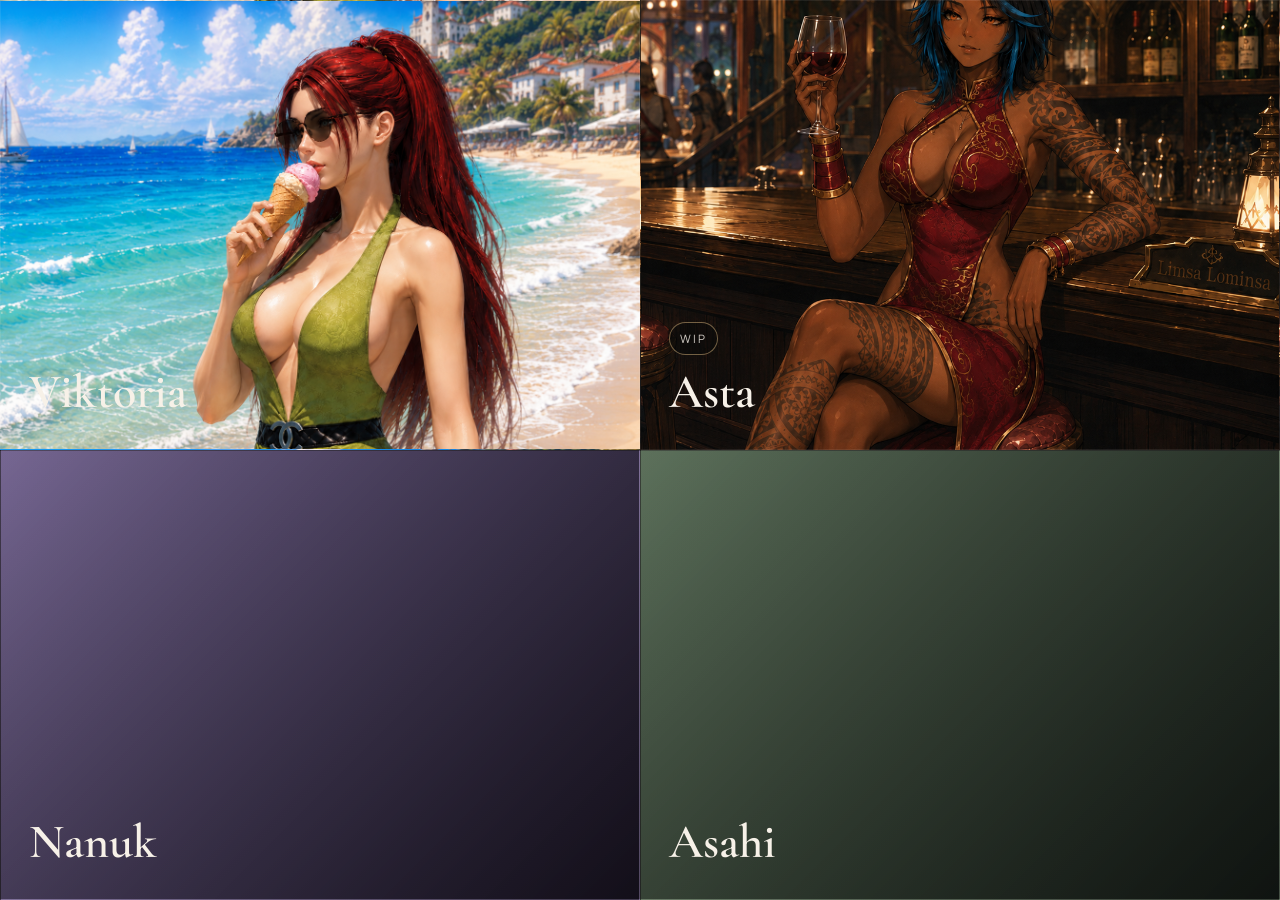
==== index.html @ a0eb3c9b "." ====
<!DOCTYPE html>
<html lang="de">
<head>
  <meta charset="UTF-8">
  <meta name="viewport" content="width=device-width, initial-scale=1.0">
  <title>Twinks | Auswahl</title>
  <meta name="description" content="Waehle einen von vier Charakteren und oeffne ihre Profile in einer bildstarken Auswahlansicht.">
  <link rel="preconnect" href="https://fonts.googleapis.com">
  <link rel="preconnect" href="https://fonts.gstatic.com" crossorigin>
  <link href="https://fonts.googleapis.com/css2?family=Cormorant+Garamond:wght@500;600;700&family=Manrope:wght@400;500;600;700&display=swap" rel="stylesheet">
  <link rel="stylesheet" href="css/styles.css">
</head>
<body class="selection-page">
  <main class="selection-stage">
    <section class="character-grid" id="character-grid" aria-label="Charakterauswahl"></section>
  </main>

  <script src="js/data.js"></script>
  <script src="js/main.js"></script>
</body>
</html>
---- css/styles.css ----
:root {
  --bg: #0d1317;
  --panel: rgba(10, 16, 19, 0.72);
  --panel-strong: rgba(10, 16, 19, 0.88);
  --line: rgba(239, 229, 212, 0.18);
  --text: #f7f1e8;
  --muted: rgba(247, 241, 232, 0.72);
  --accent: #d8af74;
  --accent-strong: #f2ca8d;
  --shadow: 0 24px 60px rgba(0, 0, 0, 0.35);
}

*,
*::before,
*::after {
  box-sizing: border-box;
}

html {
  color-scheme: dark;
}

body {
  margin: 0;
  min-height: 100vh;
  background:
    radial-gradient(circle at top, rgba(216, 175, 116, 0.18), transparent 28%),
    linear-gradient(180deg, #12181c 0%, #090d10 100%);
  color: var(--text);
  font-family: "Manrope", sans-serif;
}

body.modal-open {
  overflow: hidden;
}

a {
  color: inherit;
  text-decoration: none;
}

button {
  font: inherit;
}

.selection-shell {
  width: min(1200px, calc(100% - 48px));
  margin: 0 auto;
  padding: 48px 0 64px;
}

.selection-hero {
  max-width: 760px;
  margin-bottom: 42px;
}

.eyebrow,
.section-kicker,
.player-label {
  margin: 0 0 10px;
  text-transform: uppercase;
  letter-spacing: 0.18em;
  font-size: 0.72rem;
  color: var(--accent-strong);
}

.selection-hero h1,
.intro-block h1 {
  margin: 0;
  font-family: "Cormorant Garamond", serif;
  font-size: clamp(3rem, 7vw, 5.5rem);
  line-height: 0.95;
  font-weight: 600;
}

.hero-copy,
.lead,
.rich-copy p,
.modal-copy p {
  color: var(--muted);
  line-height: 1.75;
}

.character-grid {
  display: grid;
  grid-template-columns: repeat(2, minmax(0, 1fr));
  gap: 22px;
}

.selection-card {
  position: relative;
  min-height: 280px;
  padding: 28px;
  border: 1px solid var(--line);
  border-radius: 28px;
  overflow: hidden;
  background:
    linear-gradient(135deg, rgba(255, 255, 255, 0.04), transparent 55%),
    var(--card-bg, linear-gradient(135deg, #2f3940, #13191d));
  box-shadow: var(--shadow);
  transition: transform 180ms ease, border-color 180ms ease, box-shadow 180ms ease;
}

.selection-card::before {
  content: "";
  position: absolute;
  inset: 0;
  background:
    linear-gradient(180deg, rgba(8, 10, 12, 0.1), rgba(8, 10, 12, 0.82)),
    var(--card-image, none);
  background-size: cover;
  background-position: center;
  opacity: 0.92;
}

.selection-card:hover,
.selection-card:focus-visible {
  transform: translateY(-4px);
  border-color: rgba(216, 175, 116, 0.5);
  box-shadow: 0 30px 70px rgba(0, 0, 0, 0.45);
}

.card-content,
.card-footer {
  position: relative;
  z-index: 1;
}

.card-content {
  display: flex;
  min-height: 200px;
  flex-direction: column;
  justify-content: flex-end;
}

.selection-card h2,
.card-header h2 {
  margin: 0;
  font-family: "Cormorant Garamond", serif;
  font-size: clamp(2rem, 4vw, 3rem);
  font-weight: 600;
}

.selection-card p {
  max-width: 32ch;
  margin: 12px 0 0;
  color: rgba(247, 241, 232, 0.84);
  line-height: 1.65;
}

.card-footer {
  display: flex;
  justify-content: space-between;
  align-items: center;
  margin-top: 16px;
  padding-top: 16px;
  border-top: 1px solid rgba(247, 241, 232, 0.12);
  color: rgba(247, 241, 232, 0.72);
}

.character-stage {
  position: relative;
  display: grid;
  grid-template-columns: 240px minmax(0, 1fr);
  min-height: 100vh;
  overflow: hidden;
}

.background-layer {
  position: absolute;
  inset: 0;
  background-size: cover;
  background-position: center;
}

.background-ambient {
  filter: saturate(0.96);
  transform: scale(1.01);
  opacity: 0.88;
  transition: background-image 240ms ease, opacity 240ms ease;
}

.background-portrait {
  background-position: center right;
  opacity: 0.4;
}

.background-shade {
  background:
    linear-gradient(
      90deg,
      rgba(6, 9, 11, 0.98) 0%,
      rgba(6, 9, 11, 0.95) 24%,
      rgba(6, 9, 11, 0.72) 42%,
      rgba(6, 9, 11, 0.3) 58%,
      rgba(6, 9, 11, 0.08) 70%,
      rgba(6, 9, 11, 0) 100%
    );
}

.side-nav,
.content-panel,
.player-shell {
  position: relative;
  z-index: 1;
}

.side-nav {
  display: flex;
  flex-direction: column;
  gap: 24px;
  padding: 32px 24px;
  border-right: 1px solid rgba(247, 241, 232, 0.08);
  background: rgba(6, 9, 11, 0.36);
  backdrop-filter: blur(14px);
}

.brand-link {
  font-family: "Cormorant Garamond", serif;
  font-size: 2rem;
  color: var(--accent-strong);
}

.tab-nav {
  display: flex;
  flex-direction: column;
  gap: 12px;
}

.tab-button,
.text-button {
  border: 1px solid transparent;
  background: transparent;
  color: var(--muted);
  cursor: pointer;
}

.tab-button {
  padding: 14px 16px;
  text-align: left;
  border-radius: 18px;
  background: rgba(255, 255, 255, 0.03);
  transition: background 180ms ease, color 180ms ease, border-color 180ms ease;
}

.tab-button.is-active {
  color: var(--text);
  border-color: rgba(216, 175, 116, 0.35);
  background: rgba(216, 175, 116, 0.12);
}

.side-actions {
  margin-top: auto;
  display: flex;
  flex-direction: column;
  gap: 12px;
}

.text-button {
  padding: 0;
  text-align: left;
}

.content-panel {
  display: flex;
  flex-direction: column;
  justify-content: center;
  gap: 28px;
  width: min(620px, calc(100% - 64px));
  margin: 0 auto 0 32px;
  padding: 56px 0 120px;
}

.back-link {
  align-self: flex-start;
  color: rgba(247, 241, 232, 0.72);
}

.intro-block {
  max-width: 560px;
}

.player-shell,
.modal-card {
  border: 1px solid var(--line);
  border-radius: 28px;
  background: var(--panel);
  backdrop-filter: blur(16px);
  box-shadow: var(--shadow);
}

.content-card {
  max-width: 560px;
  padding: 0;
  border: 0;
  border-radius: 0;
  background: transparent;
  backdrop-filter: none;
  box-shadow: none;
}

.card-header {
  margin-bottom: 20px;
}

.rich-copy {
  display: grid;
  gap: 12px;
}

.player-shell {
  position: fixed;
  right: 24px;
  bottom: 24px;
  width: min(320px, calc(100% - 32px));
  padding: 18px;
  background: var(--panel-strong);
}

.player-track {
  margin: 0 0 14px;
  color: var(--text);
}

audio {
  width: 100%;
}

.modal {
  position: fixed;
  inset: 0;
  display: none;
  place-items: center;
  padding: 24px;
  background: rgba(3, 5, 7, 0.74);
  z-index: 4;
}

.modal.is-open {
  display: grid;
}

.modal-card {
  position: relative;
  width: min(760px, 100%);
  max-height: min(82vh, 920px);
  overflow: auto;
  padding: 28px;
}

.modal-close {
  position: absolute;
  top: 14px;
  right: 16px;
  border: 0;
  background: transparent;
  color: var(--text);
  font-size: 1.8rem;
  cursor: pointer;
}

@media (max-width: 920px) {
  .character-grid {
    grid-template-columns: 1fr;
  }

  .character-stage {
    grid-template-columns: 1fr;
  }

  .side-nav {
    gap: 18px;
    border-right: 0;
    border-bottom: 1px solid rgba(247, 241, 232, 0.08);
  }

  .tab-nav {
    flex-direction: row;
    overflow-x: auto;
  }

  .tab-button {
    min-width: 150px;
  }

  .content-panel {
    width: min(100%, calc(100% - 32px));
    margin: 0 auto;
    padding: 28px 0 120px;
  }

  .background-portrait {
    background-position: center;
    opacity: 0.28;
  }
}

@media (max-width: 640px) {
  .selection-shell {
    width: min(100%, calc(100% - 28px));
    padding-top: 28px;
  }

  .selection-card {
    min-height: 240px;
    padding: 22px;
  }

  .selection-hero h1,
  .intro-block h1 {
    font-size: clamp(2.5rem, 13vw, 4rem);
  }

  .content-card,
  .modal-card,
  .player-shell {
    border-radius: 22px;
  }
}

.selection-page {
  background: #090d10;
}

.selection-stage {
  position: relative;
  min-height: 100vh;
}

.selection-header {
  position: absolute;
  top: 28px;
  left: 32px;
  z-index: 2;
  max-width: 420px;
  pointer-events: none;
}

.selection-header h1 {
  margin: 0;
  font-family: "Cormorant Garamond", serif;
  font-size: clamp(3rem, 7vw, 5.5rem);
  line-height: 0.95;
  font-weight: 600;
}

.selection-stage .character-grid {
  gap: 0;
  min-height: 100vh;
}

.selection-stage .selection-card {
  min-height: 50vh;
  padding: 28px;
  border: 1px solid rgba(247, 241, 232, 0.08);
  border-radius: 0;
  background-color: #13191d;
  background-size: cover, cover, cover;
  background-position: center, center, center;
  box-shadow: none;
  transition: transform 220ms ease, border-color 220ms ease, filter 220ms ease;
}

.selection-stage .selection-card::before {
  display: none;
}

.selection-stage .selection-card::after {
  content: "";
  position: absolute;
  inset: 0;
  background: linear-gradient(135deg, transparent 0%, rgba(216, 175, 116, 0.08) 100%);
  opacity: 0;
  transition: opacity 220ms ease;
}

.selection-stage .selection-card:hover,
.selection-stage .selection-card:focus-visible {
  transform: scale(1.01);
  border-color: rgba(216, 175, 116, 0.5);
  filter: saturate(1.08);
  box-shadow: none;
}

.selection-stage .selection-card:hover::after,
.selection-stage .selection-card:focus-visible::after {
  opacity: 1;
}

.selection-stage .card-content {
  min-height: 100%;
}

.selection-stage .selection-card .eyebrow {
  margin-bottom: 8px;
}

.selection-status {
  display: inline-flex;
  align-self: flex-start;
  padding: 6px 10px;
  border: 1px solid rgba(242, 202, 141, 0.45);
  border-radius: 999px;
  background: rgba(7, 9, 11, 0.45);
  color: var(--accent-strong);
}

.selection-subline {
  max-width: 24ch;
  margin: 8px 0 0;
  color: rgba(247, 241, 232, 0.72);
  line-height: 1.5;
}

.selection-stage .card-footer {
  justify-content: flex-end;
  margin-top: 18px;
  padding-top: 0;
  border-top: 0;
  color: rgba(247, 241, 232, 0.64);
}

@media (max-width: 920px) {
  .selection-stage .character-grid {
    min-height: auto;
  }

  .selection-header {
    top: 20px;
    left: 20px;
    right: 20px;
    max-width: none;
  }

  .selection-stage .selection-card {
    min-height: 25vh;
  }
}

@media (max-width: 640px) {
  .selection-shell {
    width: auto;
    padding-top: 0;
  }

  .selection-stage .selection-card {
    min-height: 26vh;
    padding: 20px;
  }

  .selection-header h1 {
    font-size: clamp(2.5rem, 13vw, 4rem);
  }

  .selection-subline,
  .selection-stage .card-footer {
    font-size: 0.85rem;
  }
}
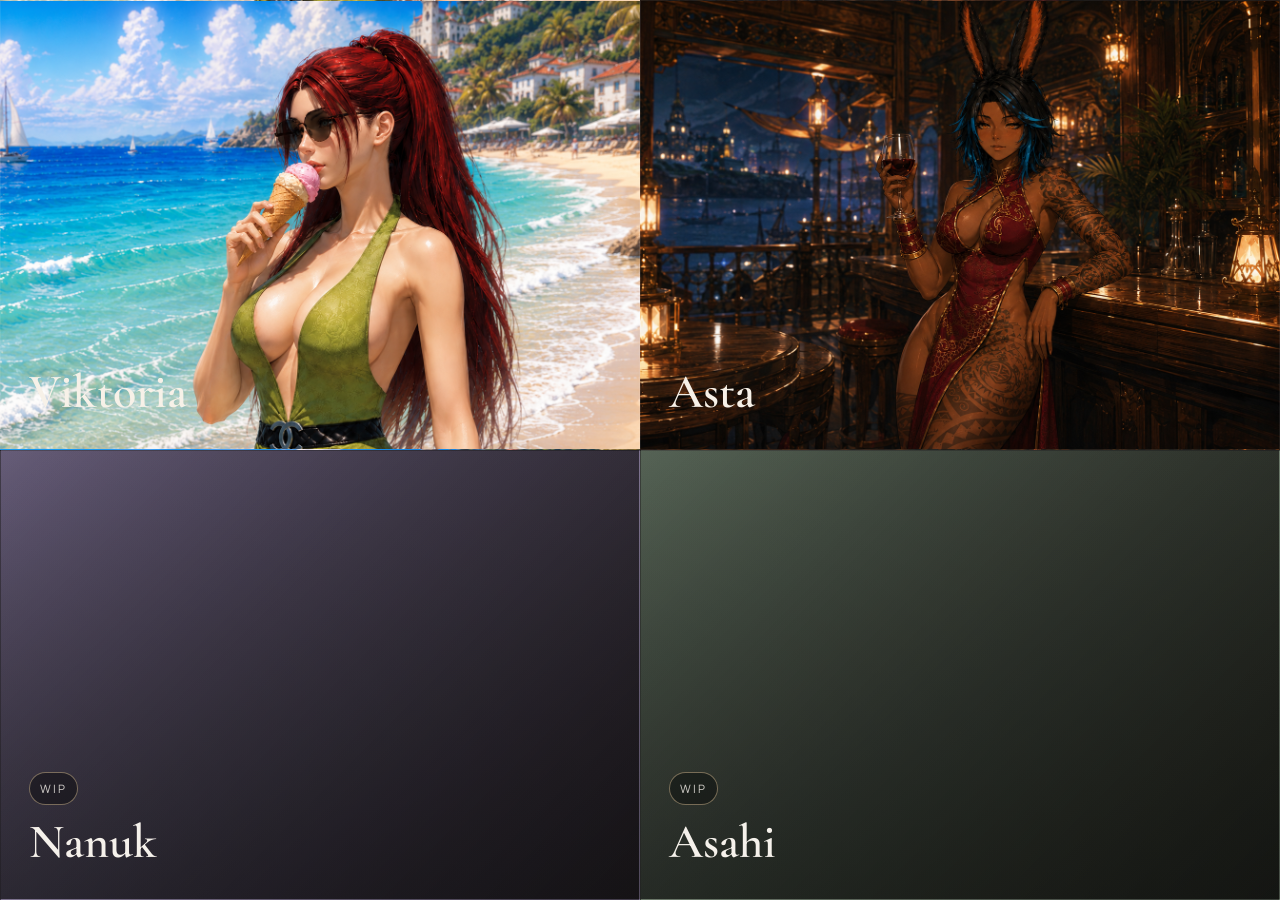
==== commit 4eb7fcb6: "asta completed" ====
--- a/index.html
+++ b/index.html
@@ -4,7 +4,7 @@
   <meta charset="UTF-8">
   <meta name="viewport" content="width=device-width, initial-scale=1.0">
   <title>Twinks | Auswahl</title>
-  <meta name="description" content="Waehle einen von vier Charakteren und oeffne ihre Profile in einer bildstarken Auswahlansicht.">
+  <meta name="description" content="Wähle einen von vier Charakteren und öffne ihre Profile in einer bildstarken Auswahlansicht.">
   <link rel="preconnect" href="https://fonts.googleapis.com">
   <link rel="preconnect" href="https://fonts.gstatic.com" crossorigin>
   <link href="https://fonts.googleapis.com/css2?family=Cormorant+Garamond:wght@500;600;700&family=Manrope:wght@400;500;600;700&display=swap" rel="stylesheet">
--- a/css/styles.css
+++ b/css/styles.css
@@ -168,7 +168,10 @@
 
 .background-layer {
   position: absolute;
-  inset: 0;
+  top: 0;
+  right: 0;
+  bottom: 0;
+  left: 240px;
   background-size: cover;
   background-position: center;
 }
@@ -182,20 +185,11 @@
 
 .background-portrait {
   background-position: center right;
-  opacity: 0.4;
+  opacity: 1;
 }
 
 .background-shade {
-  background:
-    linear-gradient(
-      90deg,
-      rgba(6, 9, 11, 0.98) 0%,
-      rgba(6, 9, 11, 0.95) 24%,
-      rgba(6, 9, 11, 0.72) 42%,
-      rgba(6, 9, 11, 0.3) 58%,
-      rgba(6, 9, 11, 0.08) 70%,
-      rgba(6, 9, 11, 0) 100%
-    );
+  display: none;
 }
 
 .side-nav,
@@ -266,9 +260,25 @@
   flex-direction: column;
   justify-content: center;
   gap: 28px;
+  position: relative;
   width: min(620px, calc(100% - 64px));
   margin: 0 auto 0 32px;
   padding: 56px 0 120px;
+}
+
+.content-panel::before {
+  content: "";
+  position: absolute;
+  inset: 0 -56px 0 -40px;
+  z-index: -1;
+  background: linear-gradient(
+    90deg,
+    rgba(6, 9, 11, 0.82) 0%,
+    rgba(6, 9, 11, 0.68) 48%,
+    rgba(6, 9, 11, 0.3) 78%,
+    rgba(6, 9, 11, 0) 100%
+  );
+  pointer-events: none;
 }
 
 .back-link {
@@ -368,6 +378,10 @@
     grid-template-columns: 1fr;
   }
 
+  .background-layer {
+    left: 0;
+  }
+
   .side-nav {
     gap: 18px;
     border-right: 0;
@@ -389,9 +403,19 @@
     padding: 28px 0 120px;
   }
 
+  .content-panel::before {
+    inset: -16px -16px 0 -16px;
+    background: linear-gradient(
+      180deg,
+      rgba(6, 9, 11, 0.72) 0%,
+      rgba(6, 9, 11, 0.52) 58%,
+      rgba(6, 9, 11, 0.12) 100%
+    );
+  }
+
   .background-portrait {
     background-position: center;
-    opacity: 0.28;
+    opacity: 1;
   }
 }
 
@@ -482,9 +506,25 @@
   box-shadow: none;
 }
 
+.selection-stage .selection-card.is-disabled,
+.selection-stage .selection-card.is-disabled:hover,
+.selection-stage .selection-card.is-disabled:focus-visible {
+  cursor: default;
+  transform: none;
+  filter: saturate(0.72);
+  border-color: rgba(247, 241, 232, 0.08);
+}
+
 .selection-stage .selection-card:hover::after,
 .selection-stage .selection-card:focus-visible::after {
   opacity: 1;
+}
+
+.selection-stage .selection-card.is-disabled::after {
+  opacity: 1;
+  background:
+    linear-gradient(180deg, rgba(5, 7, 8, 0.12), rgba(5, 7, 8, 0.42)),
+    linear-gradient(135deg, transparent 0%, rgba(216, 175, 116, 0.08) 100%);
 }
 
 .selection-stage .card-content {
